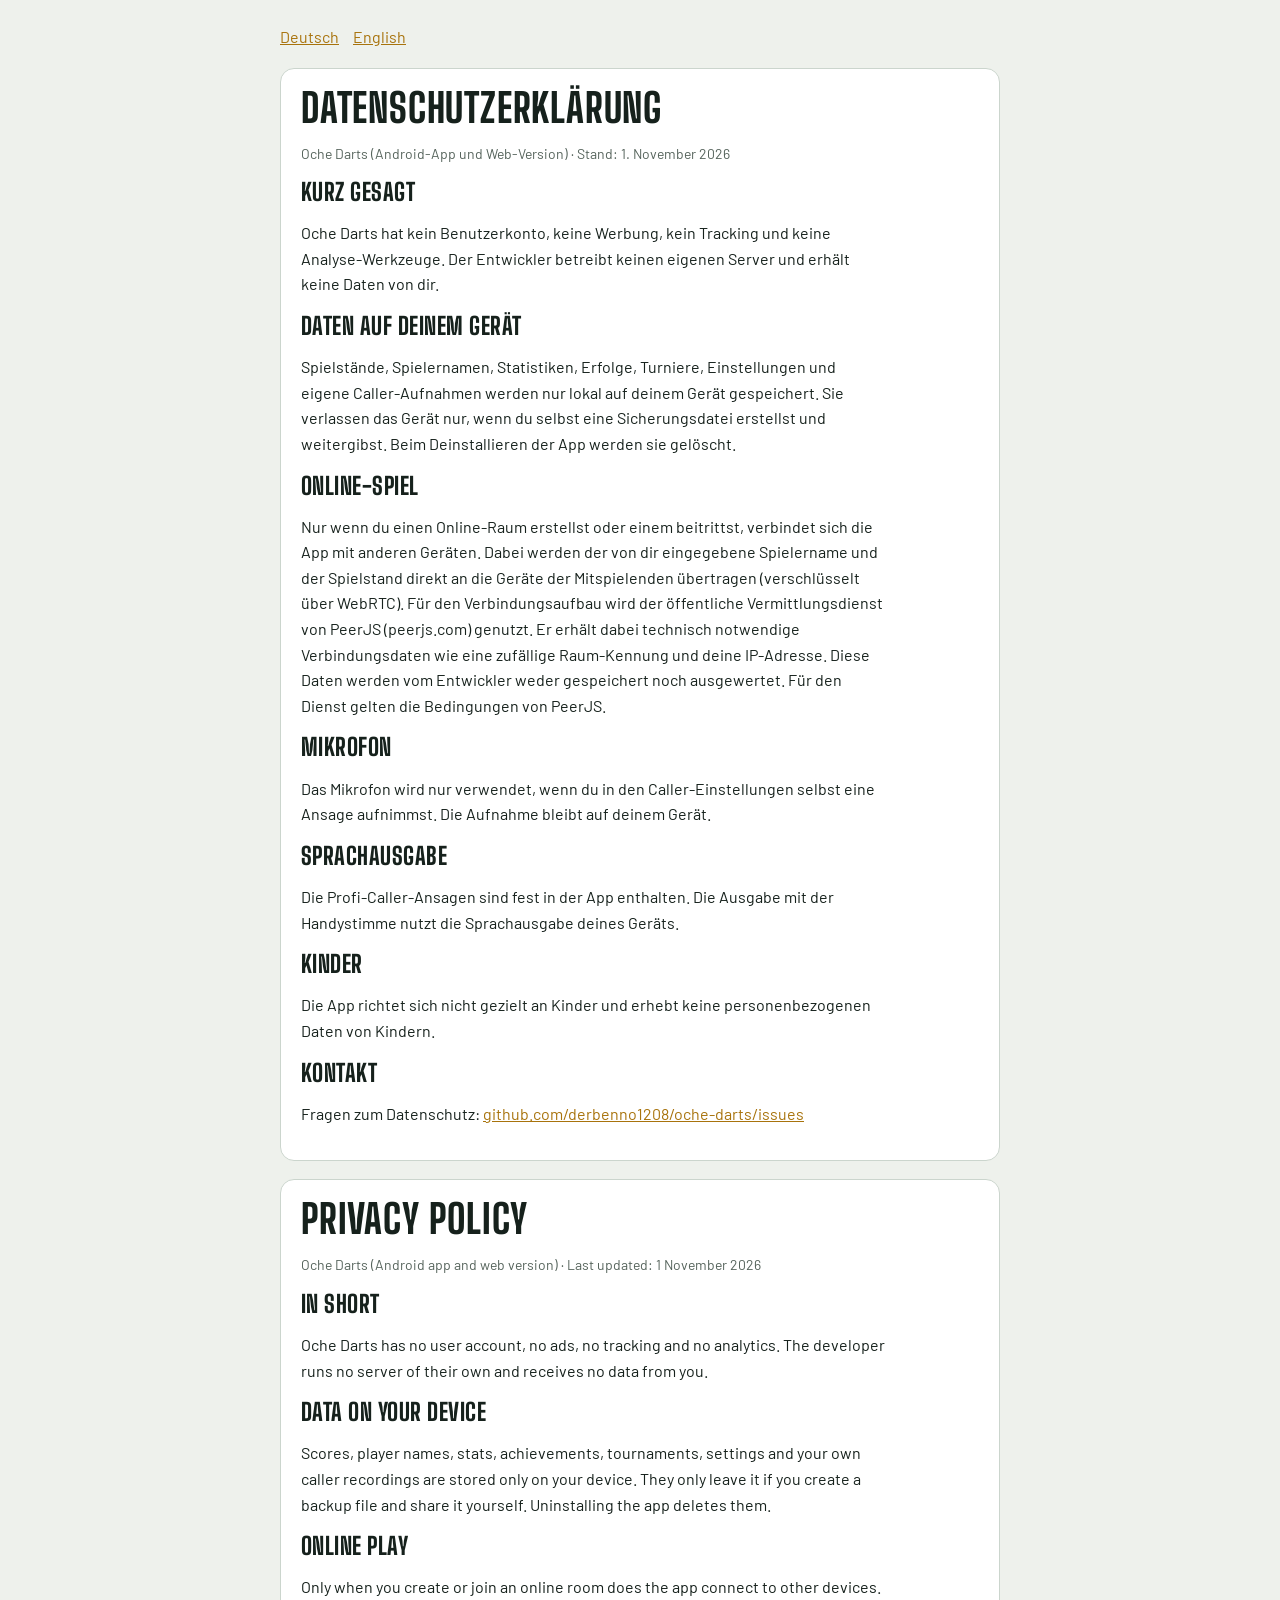
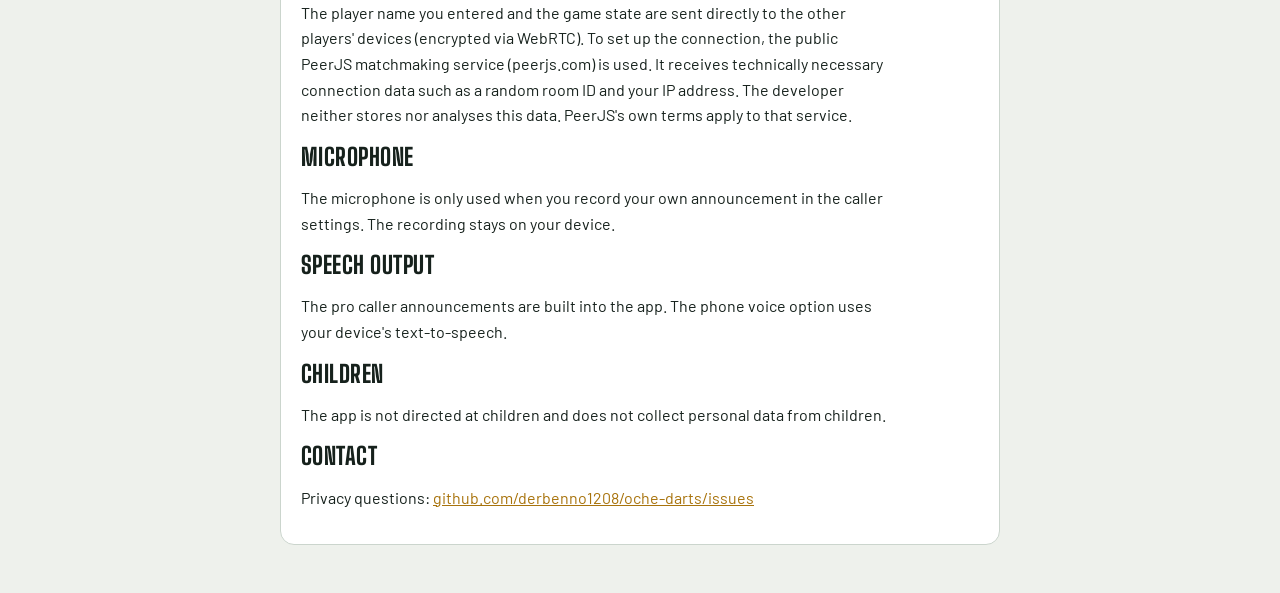
==== docs/datenschutz.html @ f732c430 "Play-Store-Vorbereitung: Android 16, App Bundle, Store-Eintrag - Ziel-API 36 mit randloser Darstellu" ====
<!doctype html>
<html lang="de"><head><meta charset="utf-8">
<meta name="viewport" content="width=device-width,initial-scale=1">
<title>Oche Darts – Datenschutz</title>
<link rel="stylesheet" href="fonts.css">
<style>
:root{--bg:#0d1512;--panel:#141f1b;--line:#26372f;--fg:#f1e9d6;--muted:#97a69d;--gold:#e6b34a;color-scheme:dark}
@media (prefers-color-scheme: light){:root{--bg:#eef1ec;--panel:#fff;--line:#cbd5cd;--fg:#16211c;--muted:#56645c;--gold:#a8730c;color-scheme:light}}
body{margin:0;background:var(--bg);color:var(--fg);font:16px/1.6 "Barlow",system-ui,sans-serif;padding:24px max(16px,env(safe-area-inset-left,0px)) 48px max(16px,env(safe-area-inset-right,0px))}
main{max-width:720px;margin:0 auto;display:flex;flex-direction:column;gap:18px}
h1,h2{font-family:"Big Shoulders Display","Arial Narrow",sans-serif;text-transform:uppercase;letter-spacing:.02em;line-height:1.05;margin:0}
h1{font-size:40px}h2{font-size:24px;margin-top:10px}
section{background:var(--panel);border:1px solid var(--line);border-radius:14px;padding:18px 20px}
p,li{max-width:65ch}a{color:var(--gold)}.muted{color:var(--muted);font-size:14px}
nav a{margin-right:14px}
</style></head><body><main>
<nav><a href="#de">Deutsch</a><a href="#en">English</a></nav>

<section id="de">
<h1>Datenschutzerklärung</h1>
<p class="muted">Oche Darts (Android-App und Web-Version) · Stand: 1. November 2026</p>
<h2>Kurz gesagt</h2>
<p>Oche Darts hat kein Benutzerkonto, keine Werbung, kein Tracking und keine Analyse-Werkzeuge. Der Entwickler betreibt keinen eigenen Server und erhält keine Daten von dir.</p>
<h2>Daten auf deinem Gerät</h2>
<p>Spielstände, Spielernamen, Statistiken, Erfolge, Turniere, Einstellungen und eigene Caller-Aufnahmen werden nur lokal auf deinem Gerät gespeichert. Sie verlassen das Gerät nur, wenn du selbst eine Sicherungsdatei erstellst und weitergibst. Beim Deinstallieren der App werden sie gelöscht.</p>
<h2>Online-Spiel</h2>
<p>Nur wenn du einen Online-Raum erstellst oder einem beitrittst, verbindet sich die App mit anderen Geräten. Dabei werden der von dir eingegebene Spielername und der Spielstand direkt an die Geräte der Mitspielenden übertragen (verschlüsselt über WebRTC). Für den Verbindungsaufbau wird der öffentliche Vermittlungsdienst von PeerJS (peerjs.com) genutzt. Er erhält dabei technisch notwendige Verbindungsdaten wie eine zufällige Raum-Kennung und deine IP-Adresse. Diese Daten werden vom Entwickler weder gespeichert noch ausgewertet. Für den Dienst gelten die Bedingungen von PeerJS.</p>
<h2>Mikrofon</h2>
<p>Das Mikrofon wird nur verwendet, wenn du in den Caller-Einstellungen selbst eine Ansage aufnimmst. Die Aufnahme bleibt auf deinem Gerät.</p>
<h2>Sprachausgabe</h2>
<p>Die Profi-Caller-Ansagen sind fest in der App enthalten. Die Ausgabe mit der Handystimme nutzt die Sprachausgabe deines Geräts.</p>
<h2>Kinder</h2>
<p>Die App richtet sich nicht gezielt an Kinder und erhebt keine personenbezogenen Daten von Kindern.</p>
<h2>Kontakt</h2>
<p>Fragen zum Datenschutz: <a href="https://github.com/derbenno1208/oche-darts/issues">github.com/derbenno1208/oche-darts/issues</a></p>
</section>

<section id="en">
<h1>Privacy policy</h1>
<p class="muted">Oche Darts (Android app and web version) · Last updated: 1 November 2026</p>
<h2>In short</h2>
<p>Oche Darts has no user account, no ads, no tracking and no analytics. The developer runs no server of their own and receives no data from you.</p>
<h2>Data on your device</h2>
<p>Scores, player names, stats, achievements, tournaments, settings and your own caller recordings are stored only on your device. They only leave it if you create a backup file and share it yourself. Uninstalling the app deletes them.</p>
<h2>Online play</h2>
<p>Only when you create or join an online room does the app connect to other devices. The player name you entered and the game state are sent directly to the other players' devices (encrypted via WebRTC). To set up the connection, the public PeerJS matchmaking service (peerjs.com) is used. It receives technically necessary connection data such as a random room ID and your IP address. The developer neither stores nor analyses this data. PeerJS's own terms apply to that service.</p>
<h2>Microphone</h2>
<p>The microphone is only used when you record your own announcement in the caller settings. The recording stays on your device.</p>
<h2>Speech output</h2>
<p>The pro caller announcements are built into the app. The phone voice option uses your device's text-to-speech.</p>
<h2>Children</h2>
<p>The app is not directed at children and does not collect personal data from children.</p>
<h2>Contact</h2>
<p>Privacy questions: <a href="https://github.com/derbenno1208/oche-darts/issues">github.com/derbenno1208/oche-darts/issues</a></p>
</section>
</main></body></html>
---- docs/fonts.css ----
@font-face {
  font-family: 'Barlow';
  font-style: normal;
  font-weight: 400;
  font-display: swap;
  src: url(fonts/Barlow-400.woff2) format('woff2');
  unicode-range: U+0000-00FF, U+0131, U+0152-0153, U+02BB-02BC, U+02C6, U+02DA, U+02DC, U+0304, U+0308, U+0329, U+2000-206F, U+20AC, U+2122, U+2191, U+2193, U+2212, U+2215, U+FEFF, U+FFFD;
}
@font-face {
  font-family: 'Barlow';
  font-style: normal;
  font-weight: 500;
  font-display: swap;
  src: url(fonts/Barlow-500.woff2) format('woff2');
  unicode-range: U+0000-00FF, U+0131, U+0152-0153, U+02BB-02BC, U+02C6, U+02DA, U+02DC, U+0304, U+0308, U+0329, U+2000-206F, U+20AC, U+2122, U+2191, U+2193, U+2212, U+2215, U+FEFF, U+FFFD;
}
@font-face {
  font-family: 'Barlow';
  font-style: normal;
  font-weight: 600;
  font-display: swap;
  src: url(fonts/Barlow-600.woff2) format('woff2');
  unicode-range: U+0000-00FF, U+0131, U+0152-0153, U+02BB-02BC, U+02C6, U+02DA, U+02DC, U+0304, U+0308, U+0329, U+2000-206F, U+20AC, U+2122, U+2191, U+2193, U+2212, U+2215, U+FEFF, U+FFFD;
}
@font-face {
  font-family: 'Barlow';
  font-style: normal;
  font-weight: 700;
  font-display: swap;
  src: url(fonts/Barlow-700.woff2) format('woff2');
  unicode-range: U+0000-00FF, U+0131, U+0152-0153, U+02BB-02BC, U+02C6, U+02DA, U+02DC, U+0304, U+0308, U+0329, U+2000-206F, U+20AC, U+2122, U+2191, U+2193, U+2212, U+2215, U+FEFF, U+FFFD;
}
@font-face {
  font-family: 'Barlow Condensed';
  font-style: normal;
  font-weight: 500;
  font-display: swap;
  src: url(fonts/BarlowCondensed-500.woff2) format('woff2');
  unicode-range: U+0000-00FF, U+0131, U+0152-0153, U+02BB-02BC, U+02C6, U+02DA, U+02DC, U+0304, U+0308, U+0329, U+2000-206F, U+20AC, U+2122, U+2191, U+2193, U+2212, U+2215, U+FEFF, U+FFFD;
}
@font-face {
  font-family: 'Barlow Condensed';
  font-style: normal;
  font-weight: 600;
  font-display: swap;
  src: url(fonts/BarlowCondensed-600.woff2) format('woff2');
  unicode-range: U+0000-00FF, U+0131, U+0152-0153, U+02BB-02BC, U+02C6, U+02DA, U+02DC, U+0304, U+0308, U+0329, U+2000-206F, U+20AC, U+2122, U+2191, U+2193, U+2212, U+2215, U+FEFF, U+FFFD;
}
@font-face {
  font-family: 'Barlow Condensed';
  font-style: normal;
  font-weight: 700;
  font-display: swap;
  src: url(fonts/BarlowCondensed-700.woff2) format('woff2');
  unicode-range: U+0000-00FF, U+0131, U+0152-0153, U+02BB-02BC, U+02C6, U+02DA, U+02DC, U+0304, U+0308, U+0329, U+2000-206F, U+20AC, U+2122, U+2191, U+2193, U+2212, U+2215, U+FEFF, U+FFFD;
}
@font-face {
  font-family: 'Big Shoulders Display';
  font-style: normal;
  font-weight: 600;
  font-display: swap;
  src: url(fonts/BigShouldersDisplay-600.woff2) format('woff2');
  unicode-range: U+0000-00FF, U+0131, U+0152-0153, U+02BB-02BC, U+02C6, U+02DA, U+02DC, U+0304, U+0308, U+0329, U+2000-206F, U+20AC, U+2122, U+2191, U+2193, U+2212, U+2215, U+FEFF, U+FFFD;
}
@font-face {
  font-family: 'Big Shoulders Display';
  font-style: normal;
  font-weight: 800;
  font-display: swap;
  src: url(fonts/BigShouldersDisplay-800.woff2) format('woff2');
  unicode-range: U+0000-00FF, U+0131, U+0152-0153, U+02BB-02BC, U+02C6, U+02DA, U+02DC, U+0304, U+0308, U+0329, U+2000-206F, U+20AC, U+2122, U+2191, U+2193, U+2212, U+2215, U+FEFF, U+FFFD;
}
@font-face {
  font-family: 'Big Shoulders Display';
  font-style: normal;
  font-weight: 900;
  font-display: swap;
  src: url(fonts/BigShouldersDisplay-900.woff2) format('woff2');
  unicode-range: U+0000-00FF, U+0131, U+0152-0153, U+02BB-02BC, U+02C6, U+02DA, U+02DC, U+0304, U+0308, U+0329, U+2000-206F, U+20AC, U+2122, U+2191, U+2193, U+2212, U+2215, U+FEFF, U+FFFD;
}
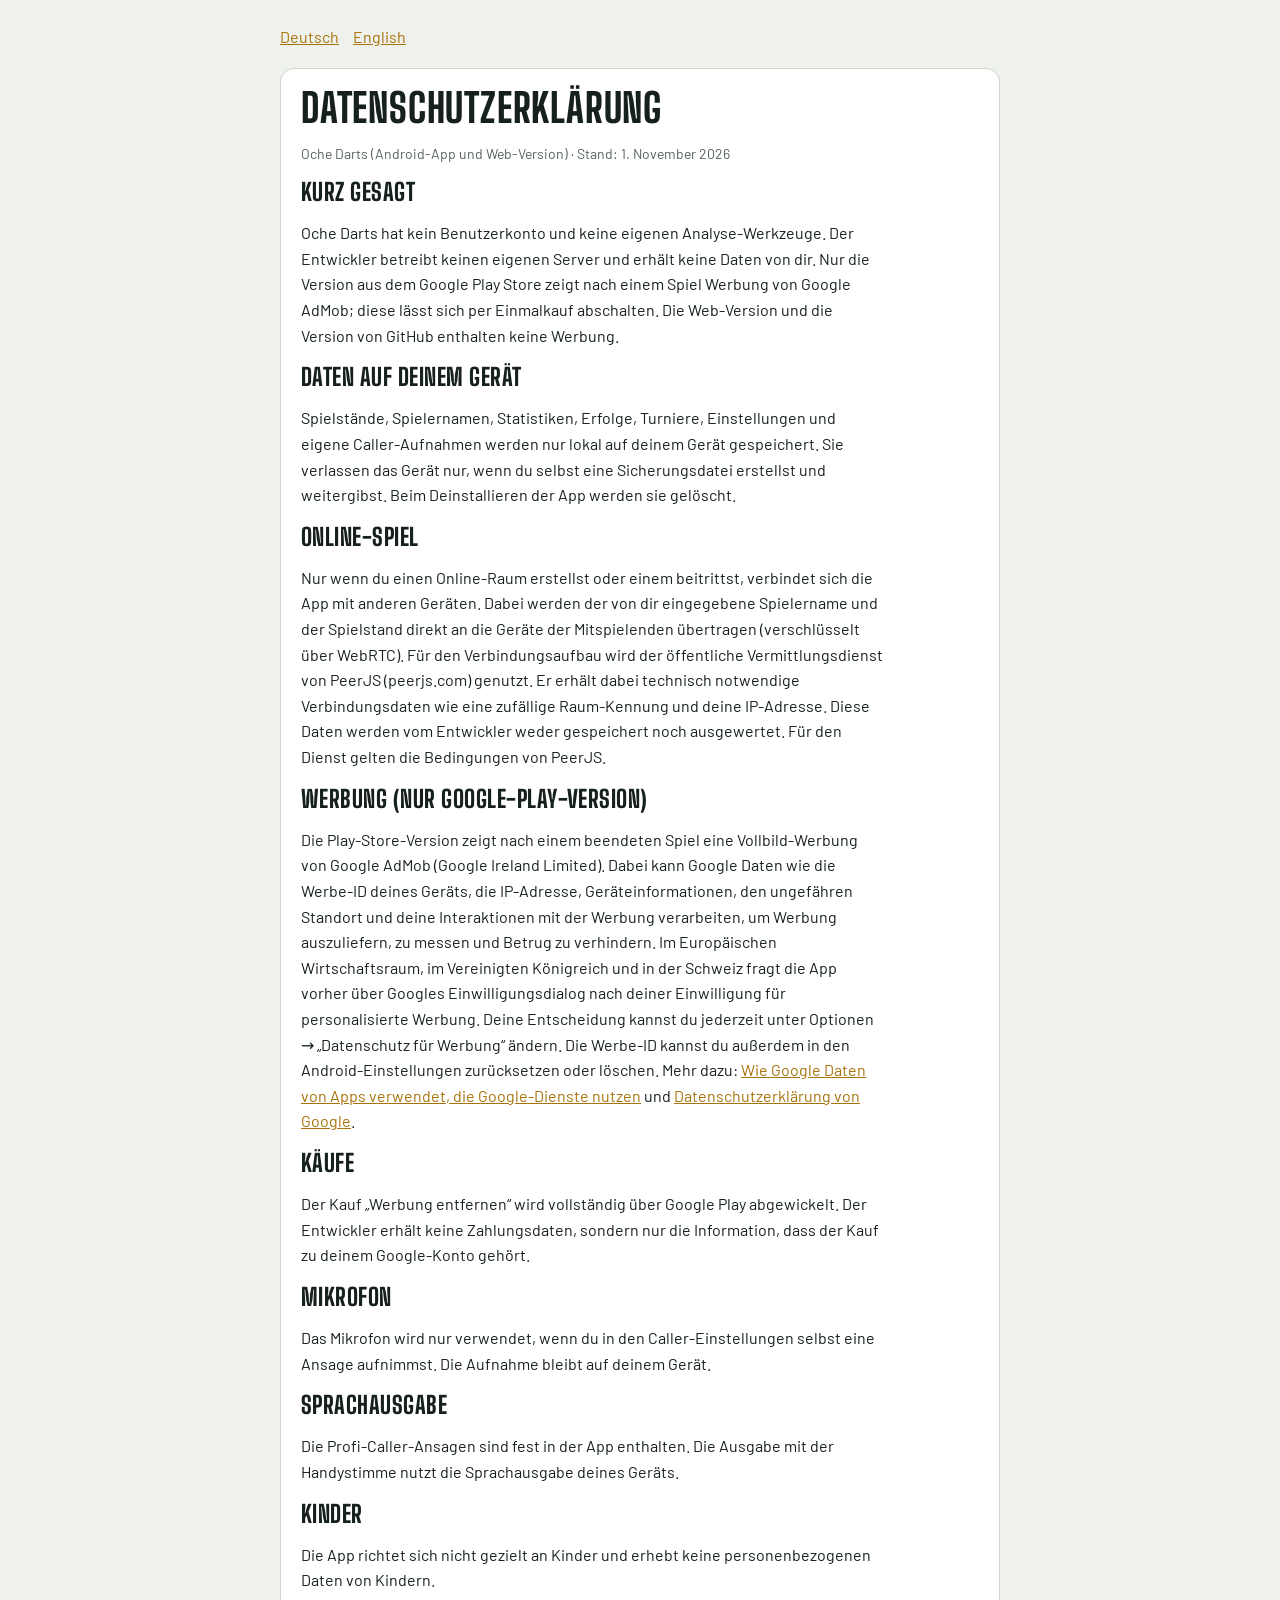
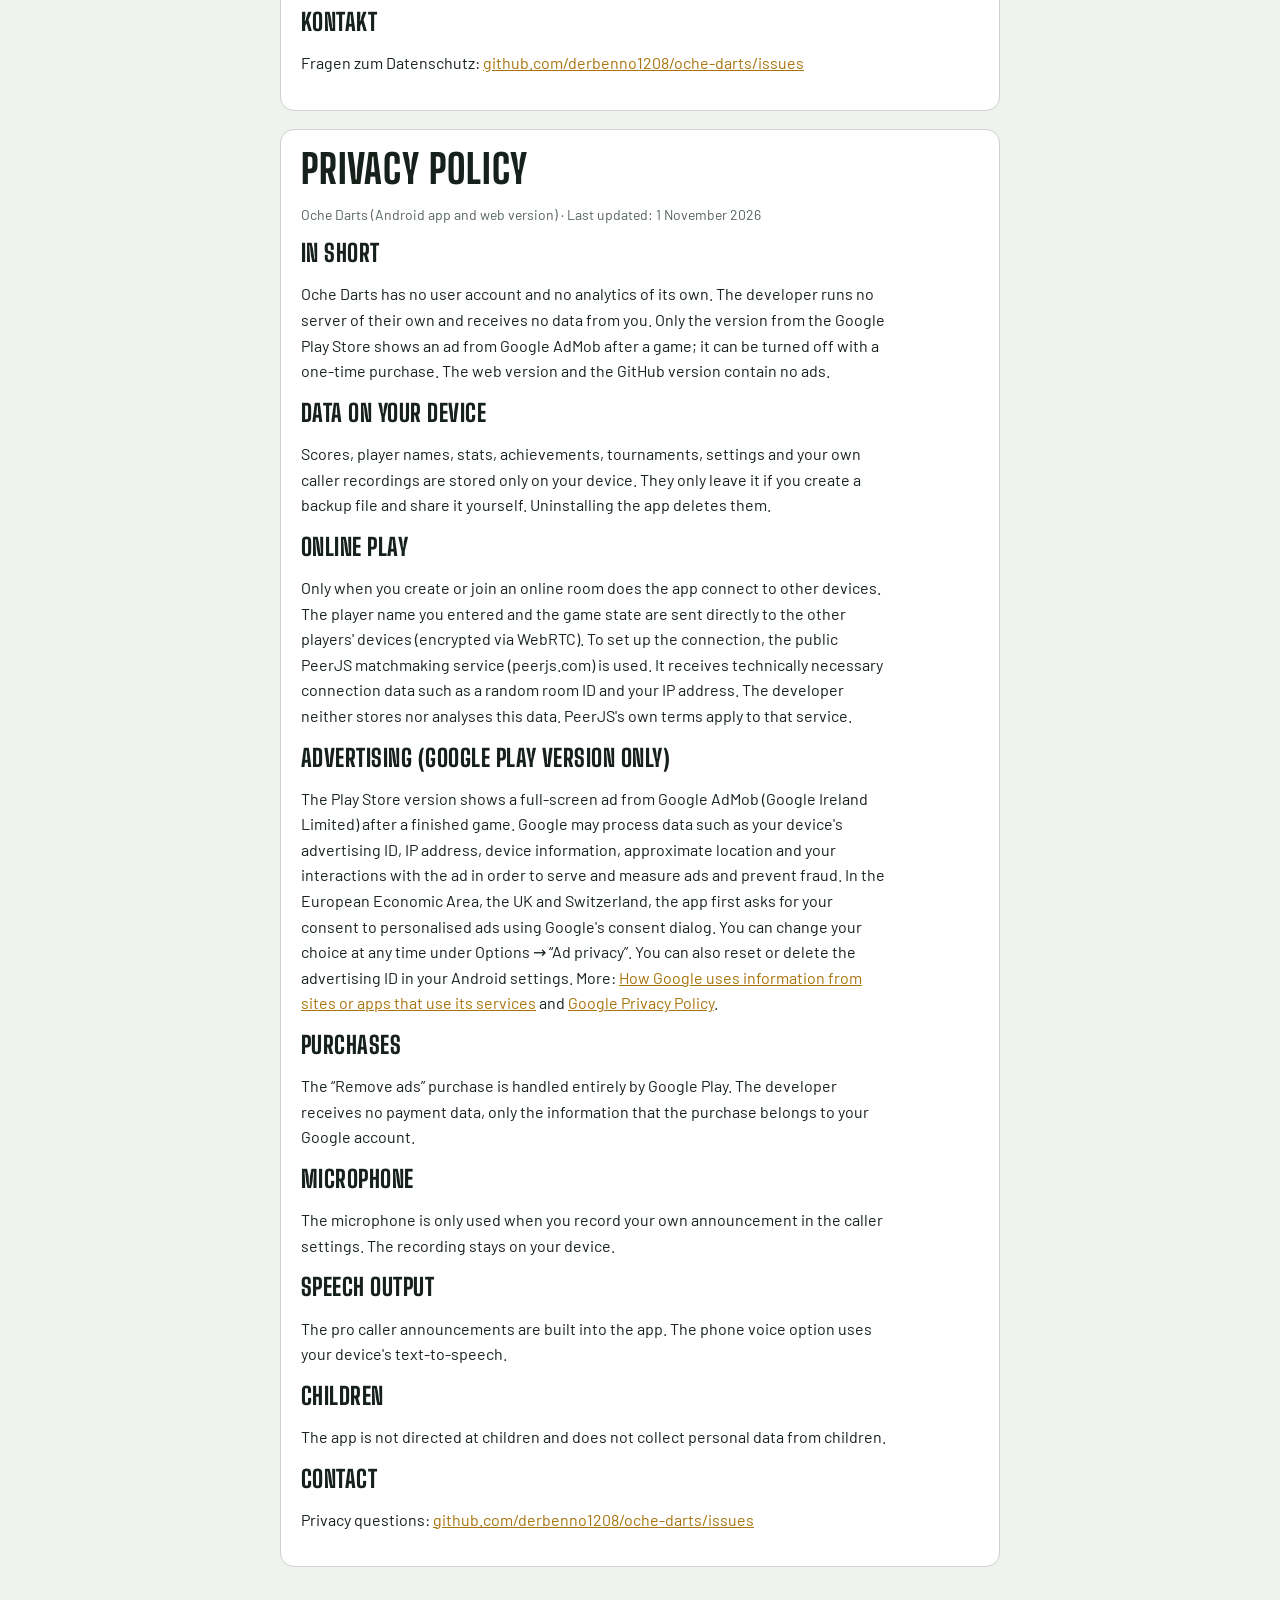
==== commit 163c7124: "Werbung nach dem Spiel und Freikauf in der Play-Fassung, Gradle-Build - Android-Teil als Gradle-Proj" ====
--- a/docs/datenschutz.html
+++ b/docs/datenschutz.html
@@ -20,11 +20,15 @@
 <h1>Datenschutzerklärung</h1>
 <p class="muted">Oche Darts (Android-App und Web-Version) · Stand: 1. November 2026</p>
 <h2>Kurz gesagt</h2>
-<p>Oche Darts hat kein Benutzerkonto, keine Werbung, kein Tracking und keine Analyse-Werkzeuge. Der Entwickler betreibt keinen eigenen Server und erhält keine Daten von dir.</p>
+<p>Oche Darts hat kein Benutzerkonto und keine eigenen Analyse-Werkzeuge. Der Entwickler betreibt keinen eigenen Server und erhält keine Daten von dir. Nur die Version aus dem Google Play Store zeigt nach einem Spiel Werbung von Google AdMob; diese lässt sich per Einmalkauf abschalten. Die Web-Version und die Version von GitHub enthalten keine Werbung.</p>
 <h2>Daten auf deinem Gerät</h2>
 <p>Spielstände, Spielernamen, Statistiken, Erfolge, Turniere, Einstellungen und eigene Caller-Aufnahmen werden nur lokal auf deinem Gerät gespeichert. Sie verlassen das Gerät nur, wenn du selbst eine Sicherungsdatei erstellst und weitergibst. Beim Deinstallieren der App werden sie gelöscht.</p>
 <h2>Online-Spiel</h2>
 <p>Nur wenn du einen Online-Raum erstellst oder einem beitrittst, verbindet sich die App mit anderen Geräten. Dabei werden der von dir eingegebene Spielername und der Spielstand direkt an die Geräte der Mitspielenden übertragen (verschlüsselt über WebRTC). Für den Verbindungsaufbau wird der öffentliche Vermittlungsdienst von PeerJS (peerjs.com) genutzt. Er erhält dabei technisch notwendige Verbindungsdaten wie eine zufällige Raum-Kennung und deine IP-Adresse. Diese Daten werden vom Entwickler weder gespeichert noch ausgewertet. Für den Dienst gelten die Bedingungen von PeerJS.</p>
+<h2>Werbung (nur Google-Play-Version)</h2>
+<p>Die Play-Store-Version zeigt nach einem beendeten Spiel eine Vollbild-Werbung von Google AdMob (Google Ireland Limited). Dabei kann Google Daten wie die Werbe-ID deines Geräts, die IP-Adresse, Geräteinformationen, den ungefähren Standort und deine Interaktionen mit der Werbung verarbeiten, um Werbung auszuliefern, zu messen und Betrug zu verhindern. Im Europäischen Wirtschaftsraum, im Vereinigten Königreich und in der Schweiz fragt die App vorher über Googles Einwilligungsdialog nach deiner Einwilligung für personalisierte Werbung. Deine Entscheidung kannst du jederzeit unter Optionen → „Datenschutz für Werbung“ ändern. Die Werbe-ID kannst du außerdem in den Android-Einstellungen zurücksetzen oder löschen. Mehr dazu: <a href="https://policies.google.com/technologies/partner-sites">Wie Google Daten von Apps verwendet, die Google-Dienste nutzen</a> und <a href="https://policies.google.com/privacy">Datenschutzerklärung von Google</a>.</p>
+<h2>Käufe</h2>
+<p>Der Kauf „Werbung entfernen“ wird vollständig über Google Play abgewickelt. Der Entwickler erhält keine Zahlungsdaten, sondern nur die Information, dass der Kauf zu deinem Google-Konto gehört.</p>
 <h2>Mikrofon</h2>
 <p>Das Mikrofon wird nur verwendet, wenn du in den Caller-Einstellungen selbst eine Ansage aufnimmst. Die Aufnahme bleibt auf deinem Gerät.</p>
 <h2>Sprachausgabe</h2>
@@ -39,11 +43,15 @@
 <h1>Privacy policy</h1>
 <p class="muted">Oche Darts (Android app and web version) · Last updated: 1 November 2026</p>
 <h2>In short</h2>
-<p>Oche Darts has no user account, no ads, no tracking and no analytics. The developer runs no server of their own and receives no data from you.</p>
+<p>Oche Darts has no user account and no analytics of its own. The developer runs no server of their own and receives no data from you. Only the version from the Google Play Store shows an ad from Google AdMob after a game; it can be turned off with a one-time purchase. The web version and the GitHub version contain no ads.</p>
 <h2>Data on your device</h2>
 <p>Scores, player names, stats, achievements, tournaments, settings and your own caller recordings are stored only on your device. They only leave it if you create a backup file and share it yourself. Uninstalling the app deletes them.</p>
 <h2>Online play</h2>
 <p>Only when you create or join an online room does the app connect to other devices. The player name you entered and the game state are sent directly to the other players' devices (encrypted via WebRTC). To set up the connection, the public PeerJS matchmaking service (peerjs.com) is used. It receives technically necessary connection data such as a random room ID and your IP address. The developer neither stores nor analyses this data. PeerJS's own terms apply to that service.</p>
+<h2>Advertising (Google Play version only)</h2>
+<p>The Play Store version shows a full-screen ad from Google AdMob (Google Ireland Limited) after a finished game. Google may process data such as your device's advertising ID, IP address, device information, approximate location and your interactions with the ad in order to serve and measure ads and prevent fraud. In the European Economic Area, the UK and Switzerland, the app first asks for your consent to personalised ads using Google's consent dialog. You can change your choice at any time under Options → “Ad privacy”. You can also reset or delete the advertising ID in your Android settings. More: <a href="https://policies.google.com/technologies/partner-sites">How Google uses information from sites or apps that use its services</a> and <a href="https://policies.google.com/privacy">Google Privacy Policy</a>.</p>
+<h2>Purchases</h2>
+<p>The “Remove ads” purchase is handled entirely by Google Play. The developer receives no payment data, only the information that the purchase belongs to your Google account.</p>
 <h2>Microphone</h2>
 <p>The microphone is only used when you record your own announcement in the caller settings. The recording stays on your device.</p>
 <h2>Speech output</h2>
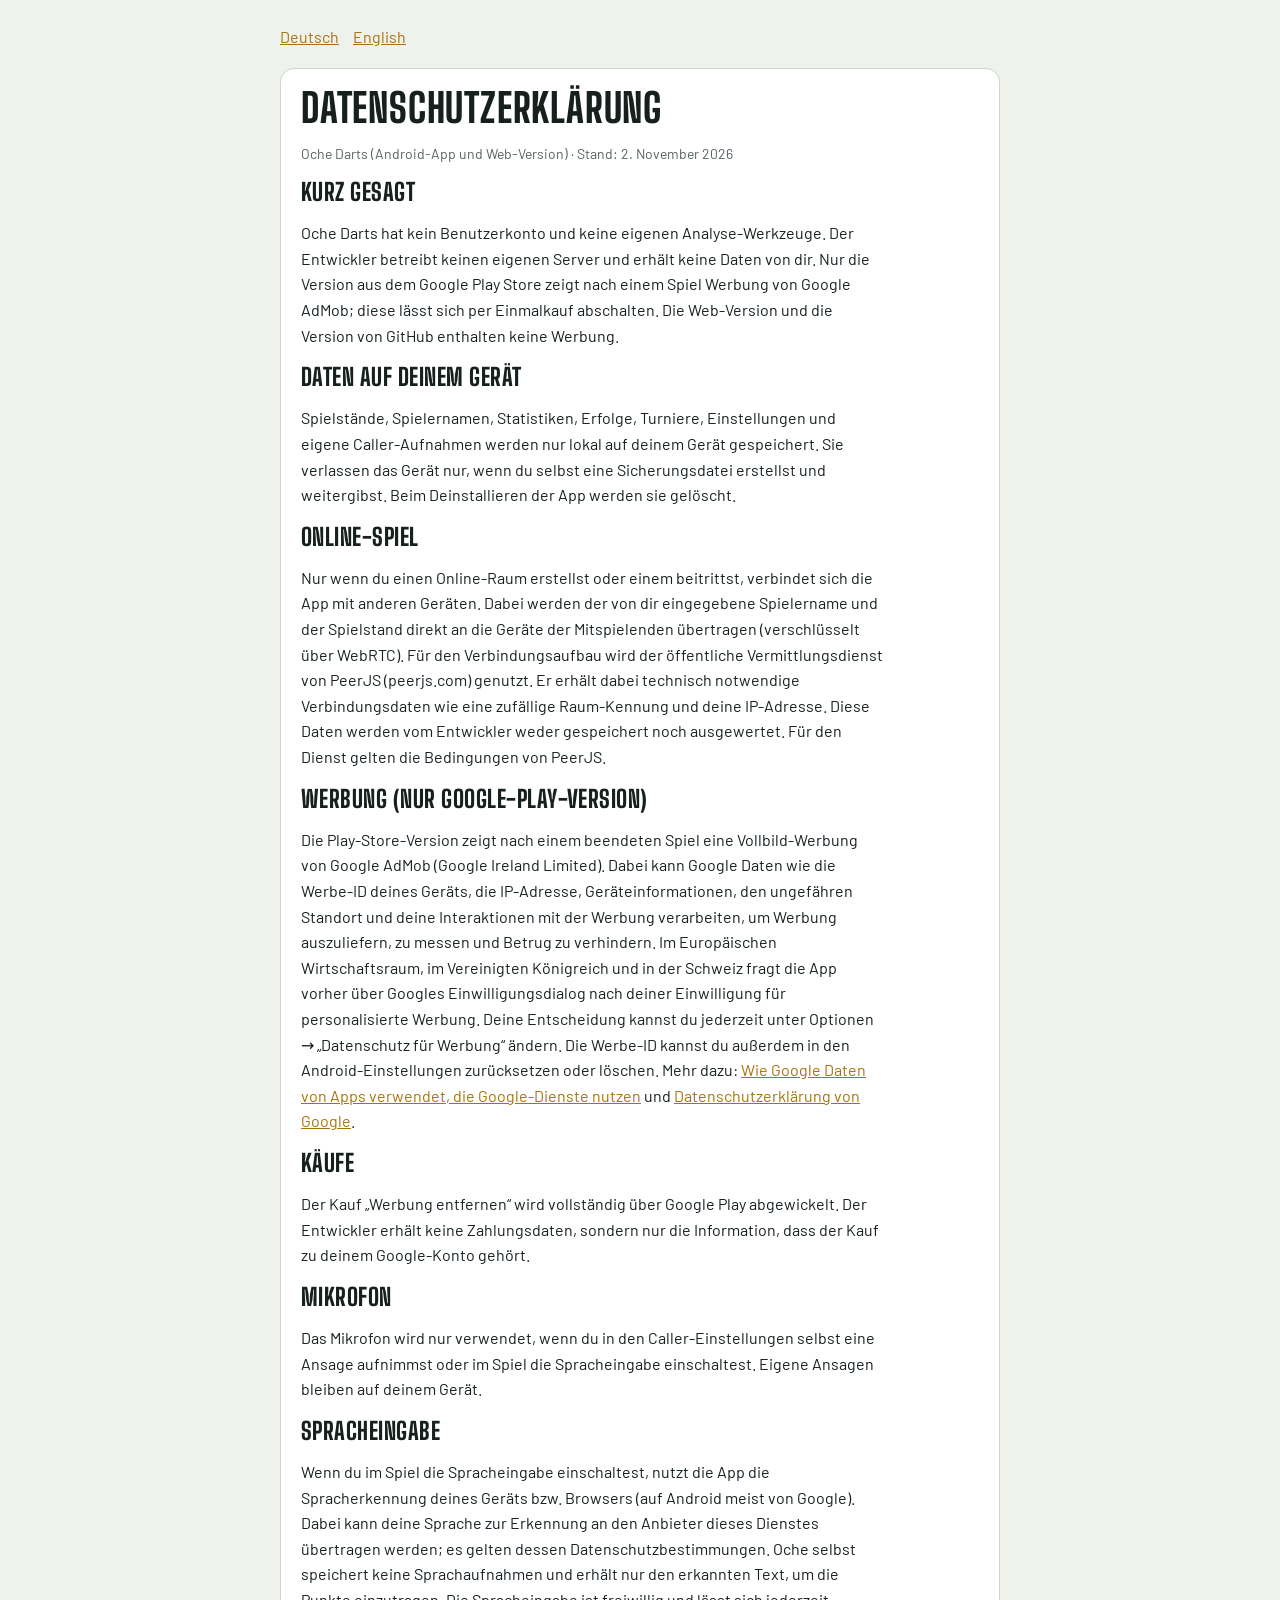
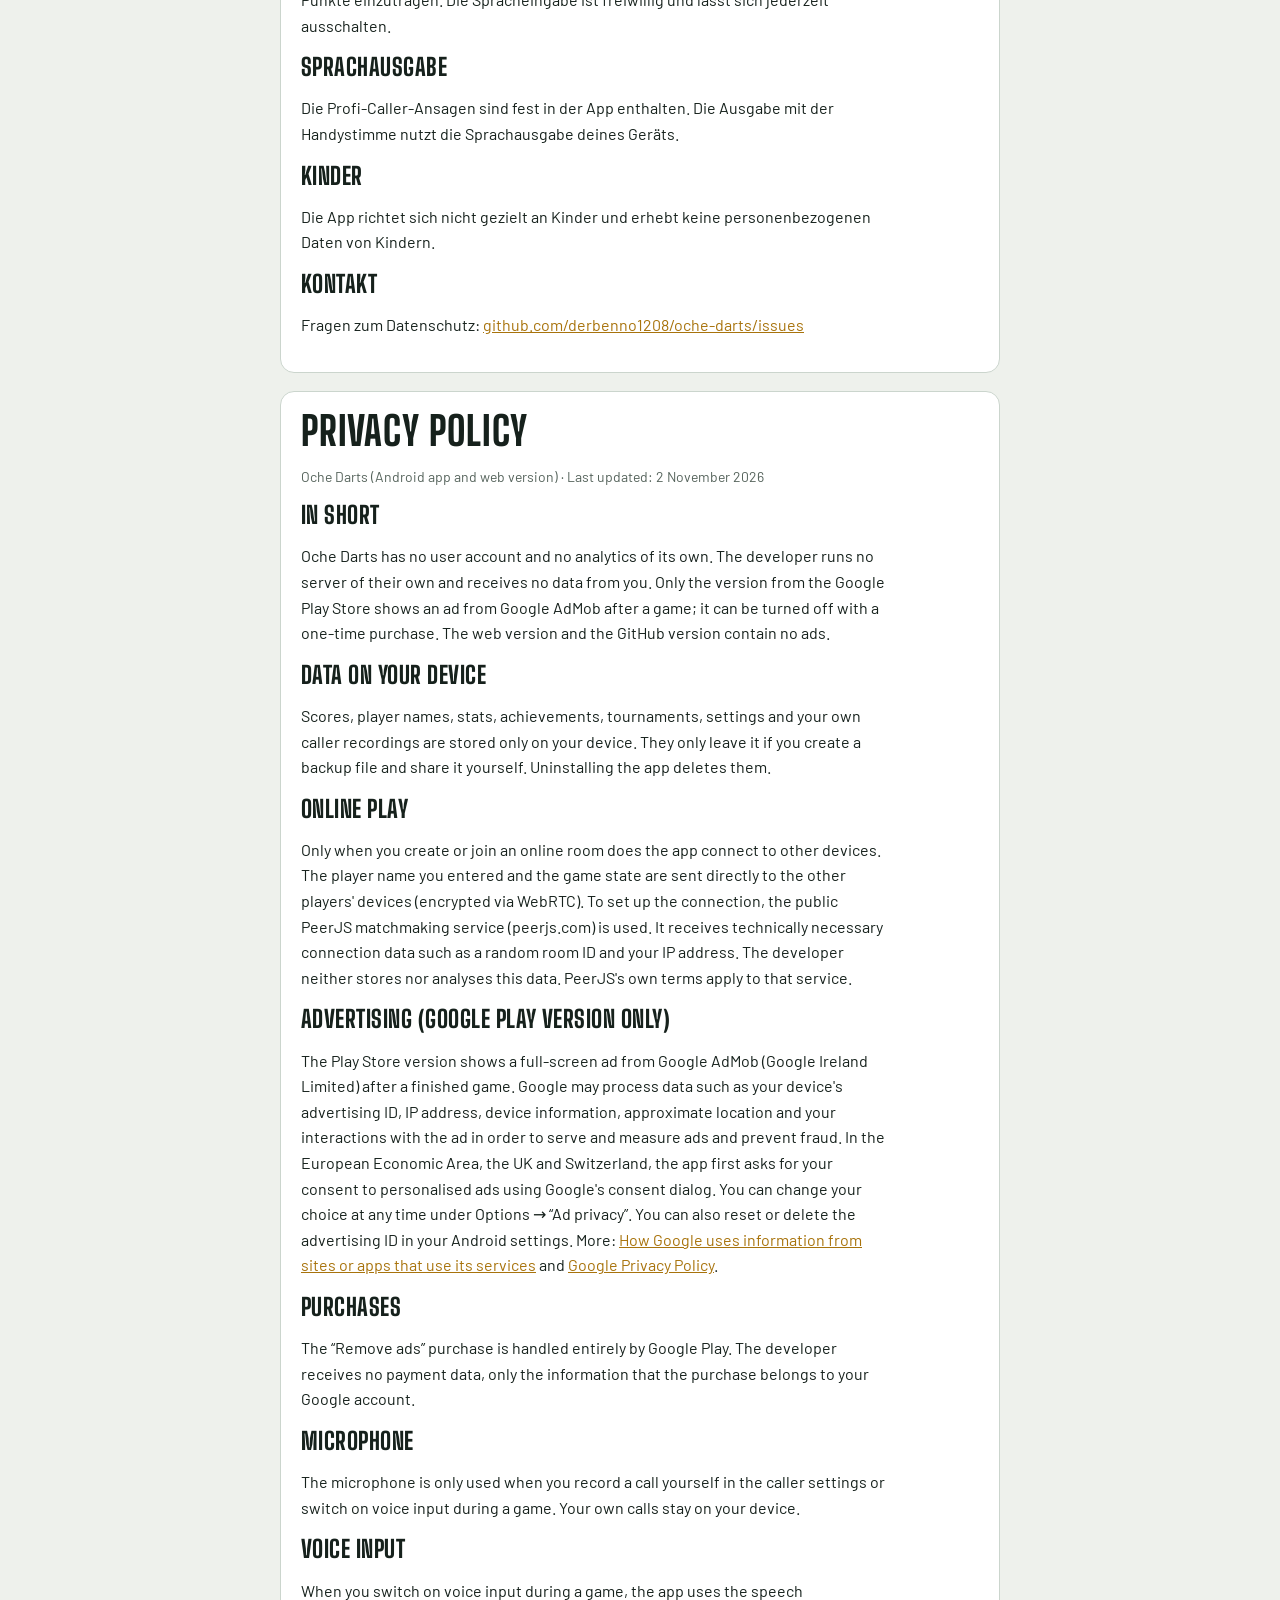
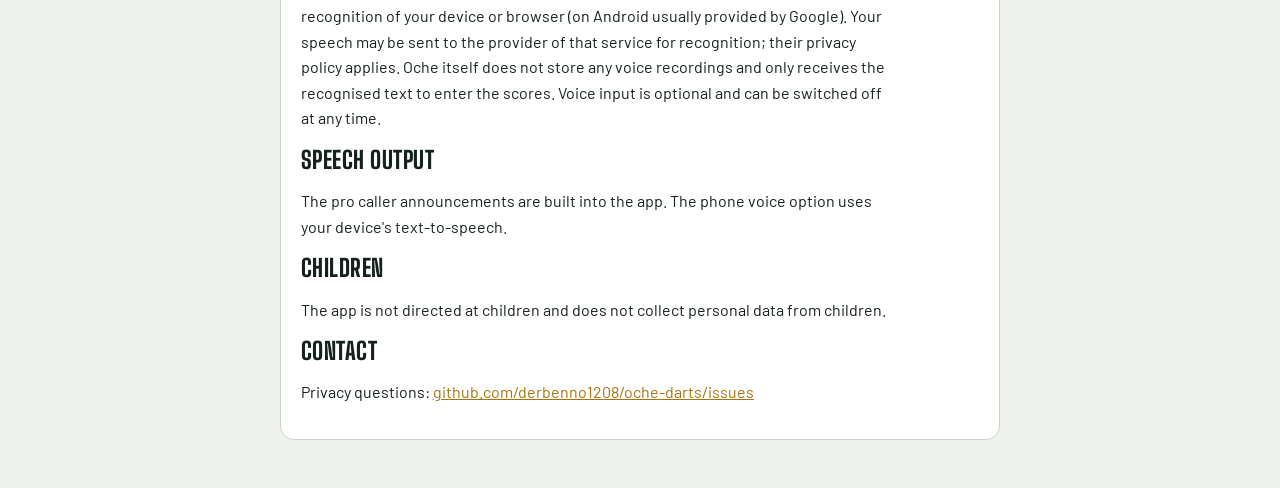
==== commit 1723fbb0: "Datenschutzerklärung: Spracheingabe ergänzt Co-Authored-By: Claude Opus 5.5 <noreply@anthropic.com> " ====
--- a/docs/datenschutz.html
+++ b/docs/datenschutz.html
@@ -18,7 +18,7 @@
 
 <section id="de">
 <h1>Datenschutzerklärung</h1>
-<p class="muted">Oche Darts (Android-App und Web-Version) · Stand: 1. November 2026</p>
+<p class="muted">Oche Darts (Android-App und Web-Version) · Stand: 2. November 2026</p>
 <h2>Kurz gesagt</h2>
 <p>Oche Darts hat kein Benutzerkonto und keine eigenen Analyse-Werkzeuge. Der Entwickler betreibt keinen eigenen Server und erhält keine Daten von dir. Nur die Version aus dem Google Play Store zeigt nach einem Spiel Werbung von Google AdMob; diese lässt sich per Einmalkauf abschalten. Die Web-Version und die Version von GitHub enthalten keine Werbung.</p>
 <h2>Daten auf deinem Gerät</h2>
@@ -30,7 +30,9 @@
 <h2>Käufe</h2>
 <p>Der Kauf „Werbung entfernen“ wird vollständig über Google Play abgewickelt. Der Entwickler erhält keine Zahlungsdaten, sondern nur die Information, dass der Kauf zu deinem Google-Konto gehört.</p>
 <h2>Mikrofon</h2>
-<p>Das Mikrofon wird nur verwendet, wenn du in den Caller-Einstellungen selbst eine Ansage aufnimmst. Die Aufnahme bleibt auf deinem Gerät.</p>
+<p>Das Mikrofon wird nur verwendet, wenn du in den Caller-Einstellungen selbst eine Ansage aufnimmst oder im Spiel die Spracheingabe einschaltest. Eigene Ansagen bleiben auf deinem Gerät.</p>
+<h2>Spracheingabe</h2>
+<p>Wenn du im Spiel die Spracheingabe einschaltest, nutzt die App die Spracherkennung deines Geräts bzw. Browsers (auf Android meist von Google). Dabei kann deine Sprache zur Erkennung an den Anbieter dieses Dienstes übertragen werden; es gelten dessen Datenschutzbestimmungen. Oche selbst speichert keine Sprachaufnahmen und erhält nur den erkannten Text, um die Punkte einzutragen. Die Spracheingabe ist freiwillig und lässt sich jederzeit ausschalten.</p>
 <h2>Sprachausgabe</h2>
 <p>Die Profi-Caller-Ansagen sind fest in der App enthalten. Die Ausgabe mit der Handystimme nutzt die Sprachausgabe deines Geräts.</p>
 <h2>Kinder</h2>
@@ -41,7 +43,7 @@
 
 <section id="en">
 <h1>Privacy policy</h1>
-<p class="muted">Oche Darts (Android app and web version) · Last updated: 1 November 2026</p>
+<p class="muted">Oche Darts (Android app and web version) · Last updated: 2 November 2026</p>
 <h2>In short</h2>
 <p>Oche Darts has no user account and no analytics of its own. The developer runs no server of their own and receives no data from you. Only the version from the Google Play Store shows an ad from Google AdMob after a game; it can be turned off with a one-time purchase. The web version and the GitHub version contain no ads.</p>
 <h2>Data on your device</h2>
@@ -53,7 +55,9 @@
 <h2>Purchases</h2>
 <p>The “Remove ads” purchase is handled entirely by Google Play. The developer receives no payment data, only the information that the purchase belongs to your Google account.</p>
 <h2>Microphone</h2>
-<p>The microphone is only used when you record your own announcement in the caller settings. The recording stays on your device.</p>
+<p>The microphone is only used when you record a call yourself in the caller settings or switch on voice input during a game. Your own calls stay on your device.</p>
+<h2>Voice input</h2>
+<p>When you switch on voice input during a game, the app uses the speech recognition of your device or browser (on Android usually provided by Google). Your speech may be sent to the provider of that service for recognition; their privacy policy applies. Oche itself does not store any voice recordings and only receives the recognised text to enter the scores. Voice input is optional and can be switched off at any time.</p>
 <h2>Speech output</h2>
 <p>The pro caller announcements are built into the app. The phone voice option uses your device's text-to-speech.</p>
 <h2>Children</h2>
